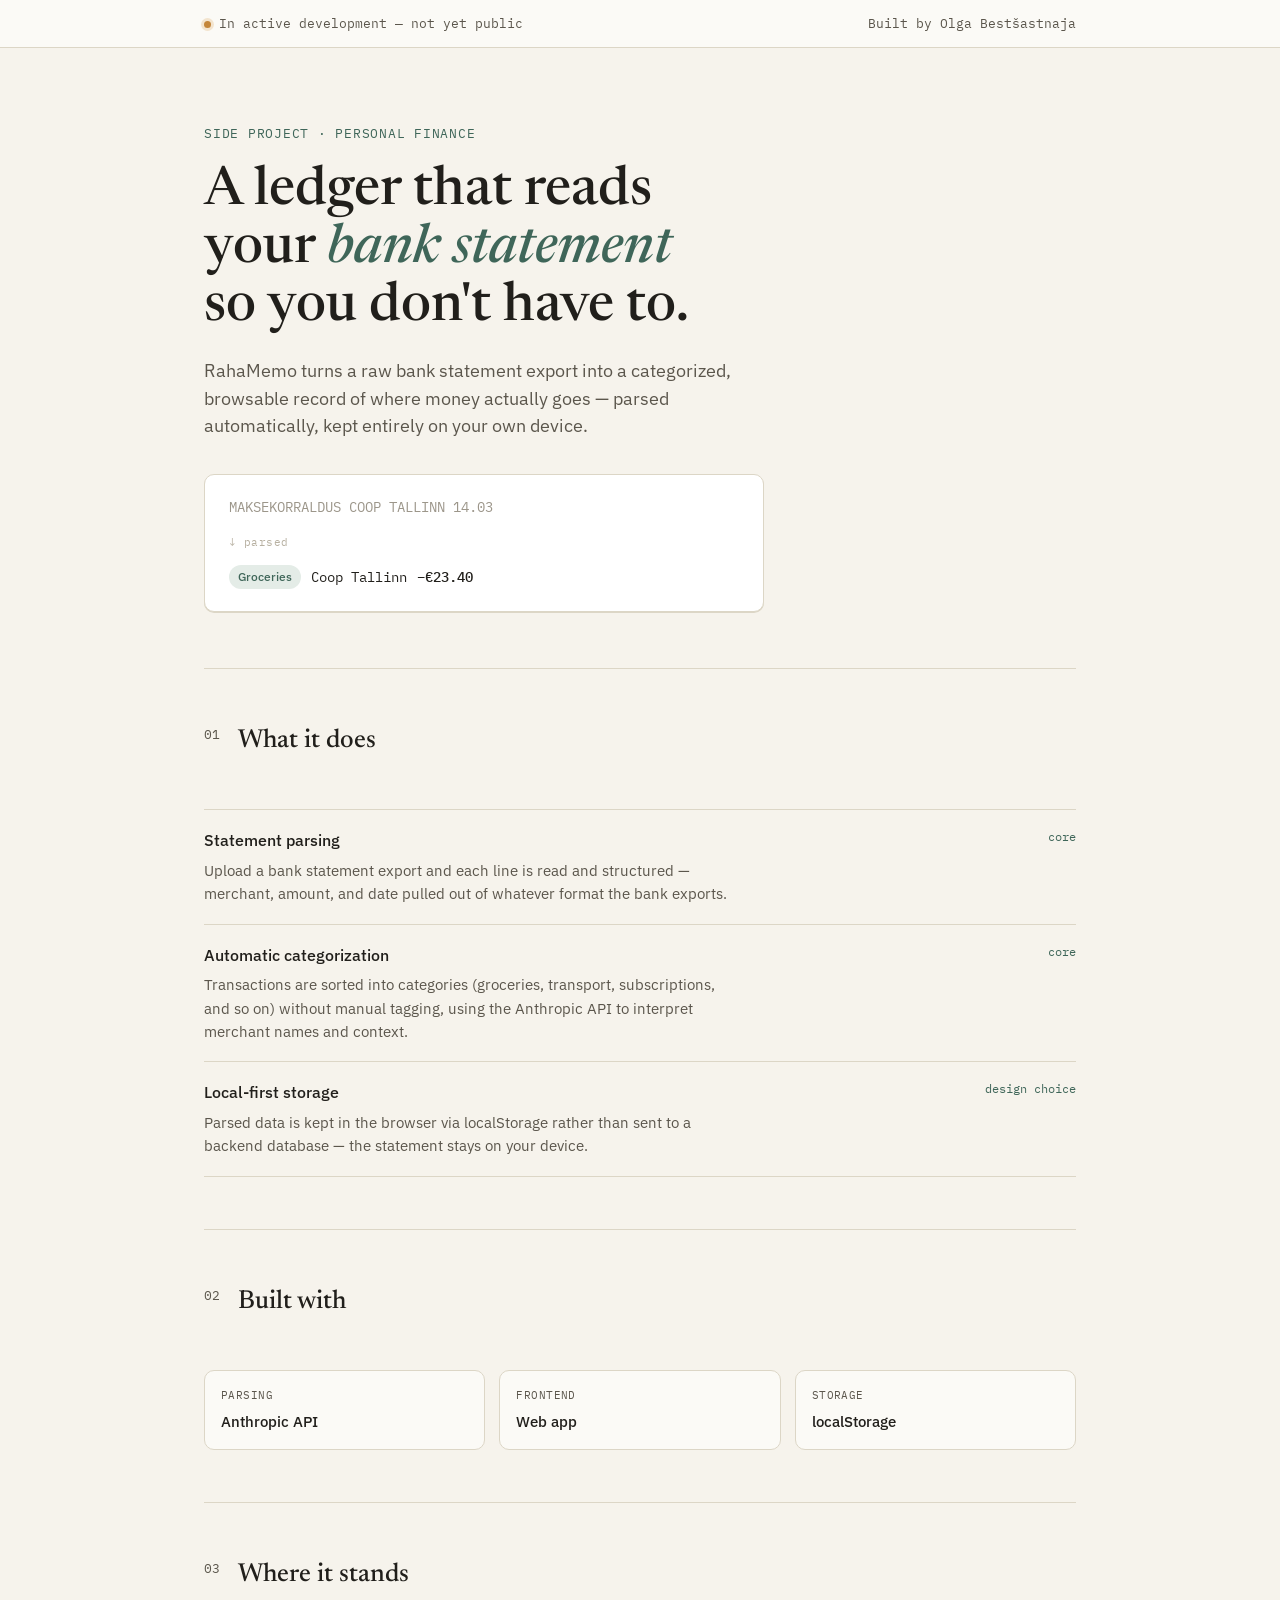
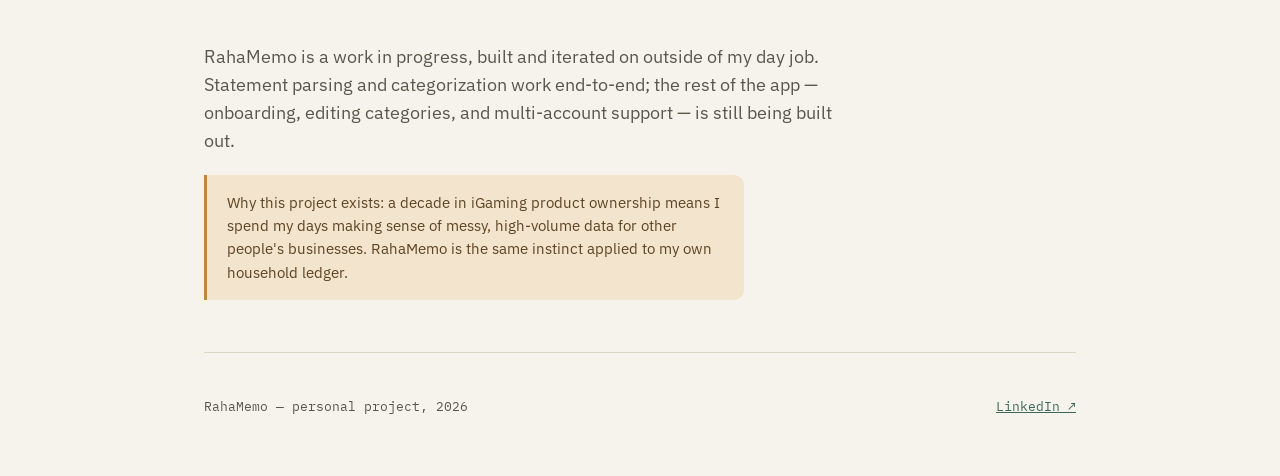
==== index.html @ 3d757d91 "Rename rahamemo.html to index.html" ====
<!DOCTYPE html>
<html lang="en">
<head>
<meta charset="UTF-8">
<meta name="viewport" content="width=device-width, initial-scale=1.0">
<title>RahaMemo — a personal finance ledger that reads your bank statements</title>
<link rel="preconnect" href="https://fonts.googleapis.com">
<link href="https://fonts.googleapis.com/css2?family=Newsreader:ital,opsz,wght@0,6..72,400;0,6..72,500;0,6..72,600;1,6..72,400&family=IBM+Plex+Sans:wght@400;500;600&family=IBM+Plex+Mono:wght@400;500&display=swap" rel="stylesheet">
<style>
  :root{
    --paper:#F6F3EC;
    --paper-line:#DCD6C6;
    --ink:#211F1B;
    --ink-soft:#5B564C;
    --teal:#3F6659;
    --teal-soft:#E4ECE7;
    --amber:#C4863A;
    --amber-soft:#F3E4CE;
    --radius:10px;
  }
  *{box-sizing:border-box;}
  html,body{margin:0;padding:0;}
  body{
    background:var(--paper);
    color:var(--ink);
    font-family:'IBM Plex Sans', sans-serif;
    line-height:1.55;
    -webkit-font-smoothing:antialiased;
  }
  ::selection{background:var(--amber-soft);}

  .wrap{max-width:920px;margin:0 auto;padding:0 24px;}

  /* ---- top status strip ---- */
  .status-strip{
    border-bottom:1px solid var(--paper-line);
    background:#FBFAF6;
  }
  .status-strip .wrap{
    display:flex;align-items:center;justify-content:space-between;
    padding-top:14px;padding-bottom:14px;
    font-family:'IBM Plex Mono', monospace;
    font-size:12.5px;
    color:var(--ink-soft);
  }
  .status-dot{
    display:inline-block;width:7px;height:7px;border-radius:50%;
    background:var(--amber);margin-right:8px;
    box-shadow:0 0 0 3px var(--amber-soft);
  }

  /* ---- hero ---- */
  header.hero{padding:76px 0 56px;}
  .eyebrow{
    font-family:'IBM Plex Mono', monospace;
    font-size:12.5px;letter-spacing:.06em;text-transform:uppercase;
    color:var(--teal);margin:0 0 18px;
  }
  h1{
    font-family:'Newsreader', serif;
    font-weight:500;
    font-size:clamp(34px, 5vw, 54px);
    line-height:1.08;
    margin:0 0 20px;
    max-width:16ch;
  }
  h1 em{font-style:italic;color:var(--teal);}
  .lede{
    font-size:18px;
    color:var(--ink-soft);
    max-width:52ch;
    margin:0 0 34px;
  }

  /* ---- signature: live receipt-parse animation ---- */
  .parse-demo{
    border:1px solid var(--paper-line);
    background:#FFFFFF;
    border-radius:var(--radius);
    padding:22px 24px;
    max-width:560px;
    font-family:'IBM Plex Mono', monospace;
    font-size:13.5px;
    box-shadow:0 1px 0 var(--paper-line);
  }
  .parse-demo .raw-line{
    color:#9C968A;
    white-space:pre;
    overflow:hidden;
    border-right:2px solid transparent;
  }
  .parse-row{
    display:flex;align-items:center;gap:10px;
    margin-top:14px;opacity:0;
    animation:reveal .5s ease forwards;
    animation-delay:2.6s;
  }
  .parse-row .amount{font-weight:500;color:var(--ink);}
  .tag{
    font-family:'IBM Plex Sans', sans-serif;
    font-size:11.5px;font-weight:500;
    padding:3px 9px;border-radius:999px;
    background:var(--teal-soft);color:var(--teal);
  }
  .parse-arrow{
    font-size:11px;color:#B7B0A1;letter-spacing:.04em;
    opacity:0;animation:reveal .4s ease forwards;animation-delay:2.3s;
    margin-top:10px;
  }
  @keyframes reveal{to{opacity:1;}}
  @media (prefers-reduced-motion: reduce){
    .parse-row, .parse-arrow{opacity:1;animation:none;}
    .typewriter{width:auto !important;animation:none !important;border-right:none !important;}
  }
  .typewriter{
    display:inline-block;
    width:0;
    animation:type 2s steps(34, end) forwards;
    border-right-color:#9C968A;
    animation-fill-mode:forwards;
  }
  @keyframes type{
    from{width:0;}
    to{width:34ch;}
  }

  /* ---- section framing ---- */
  section{padding:52px 0;border-top:1px solid var(--paper-line);}
  h2{
    font-family:'Newsreader', serif;
    font-weight:500;
    font-size:26px;
    margin:0 0 22px;
  }
  .lead-line{
    display:flex;gap:18px;margin-bottom:26px;
  }
  .lead-line .num{
    font-family:'IBM Plex Mono', monospace;
    font-size:12.5px;color:var(--ink-soft);
    padding-top:4px;
  }

  /* ---- what it does: ledger rows ---- */
  .ledger{border-top:1px solid var(--paper-line);}
  .ledger-row{
    display:grid;
    grid-template-columns:1fr auto;
    gap:6px 24px;
    padding:18px 0;
    border-bottom:1px solid var(--paper-line);
  }
  .ledger-row .what{font-weight:500;}
  .ledger-row .desc{
    grid-column:1 / -1;
    color:var(--ink-soft);
    font-size:15px;
    max-width:60ch;
  }
  .ledger-row .marker{
    font-family:'IBM Plex Mono', monospace;
    font-size:12px;color:var(--teal);
    align-self:start;
  }

  /* ---- stack ---- */
  .stack-grid{
    display:grid;grid-template-columns:repeat(3, 1fr);gap:14px;
  }
  @media (max-width:640px){.stack-grid{grid-template-columns:1fr 1fr;}}
  .stack-card{
    border:1px solid var(--paper-line);
    background:#FBFAF6;
    border-radius:var(--radius);
    padding:16px 16px;
  }
  .stack-card .label{
    font-family:'IBM Plex Mono', monospace;
    font-size:11px;color:var(--ink-soft);
    text-transform:uppercase;letter-spacing:.04em;
    margin-bottom:6px;
  }
  .stack-card .val{font-weight:500;font-size:15px;}

  /* ---- privacy note ---- */
  .note{
    border-left:3px solid var(--amber);
    background:var(--amber-soft);
    padding:16px 20px;
    border-radius:0 var(--radius) var(--radius) 0;
    font-size:15px;
    color:#5C4322;
    max-width:60ch;
  }

  /* ---- footer ---- */
  footer{
    padding:44px 0 60px;
    border-top:1px solid var(--paper-line);
    font-family:'IBM Plex Mono', monospace;
    font-size:12.5px;
    color:var(--ink-soft);
    display:flex;justify-content:space-between;flex-wrap:wrap;gap:10px;
  }
  a{color:var(--teal);}
</style>
</head>
<body>

  <div class="status-strip">
    <div class="wrap">
      <span><span class="status-dot"></span>In active development — not yet public</span>
      <span>Built by Olga Bestšastnaja</span>
    </div>
  </div>

  <div class="wrap">
    <header class="hero">
      <p class="eyebrow">Side project · Personal finance</p>
      <h1>A ledger that reads your <em>bank statement</em> so you don't have to.</h1>
      <p class="lede">
        RahaMemo turns a raw bank statement export into a categorized, browsable
        record of where money actually goes — parsed automatically, kept entirely
        on your own device.
      </p>

      <div class="parse-demo">
        <div class="raw-line typewriter">MAKSEKORRALDUS COOP TALLINN 14.03 -23,40</div>
        <div class="parse-arrow">↓ parsed</div>
        <div class="parse-row">
          <span class="tag">Groceries</span>
          <span>Coop Tallinn</span>
          <span class="amount">−€23.40</span>
        </div>
      </div>
    </header>

    <section>
      <div class="lead-line">
        <span class="num">01</span>
        <h2>What it does</h2>
      </div>
      <div class="ledger">
        <div class="ledger-row">
          <span class="what">Statement parsing</span>
          <span class="marker">core</span>
          <span class="desc">Upload a bank statement export and each line is read and structured — merchant, amount, and date pulled out of whatever format the bank exports.</span>
        </div>
        <div class="ledger-row">
          <span class="what">Automatic categorization</span>
          <span class="marker">core</span>
          <span class="desc">Transactions are sorted into categories (groceries, transport, subscriptions, and so on) without manual tagging, using the Anthropic API to interpret merchant names and context.</span>
        </div>
        <div class="ledger-row">
          <span class="what">Local-first storage</span>
          <span class="marker">design choice</span>
          <span class="desc">Parsed data is kept in the browser via localStorage rather than sent to a backend database — the statement stays on your device.</span>
        </div>
      </div>
    </section>

    <section>
      <div class="lead-line">
        <span class="num">02</span>
        <h2>Built with</h2>
      </div>
      <div class="stack-grid">
        <div class="stack-card"><div class="label">Parsing</div><div class="val">Anthropic API</div></div>
        <div class="stack-card"><div class="label">Frontend</div><div class="val">Web app</div></div>
        <div class="stack-card"><div class="label">Storage</div><div class="val">localStorage</div></div>
      </div>
    </section>

    <section>
      <div class="lead-line">
        <span class="num">03</span>
        <h2>Where it stands</h2>
      </div>
      <p class="lede" style="max-width:60ch;margin-bottom:20px;">
        RahaMemo is a work in progress, built and iterated on outside of my day job.
        Statement parsing and categorization work end-to-end; the rest of the app —
        onboarding, editing categories, and multi-account support — is still being built out.
      </p>
      <div class="note">
        Why this project exists: a decade in iGaming product ownership means I spend my
        days making sense of messy, high-volume data for other people's businesses.
        RahaMemo is the same instinct applied to my own household ledger.
      </div>
    </section>

    <footer>
      <span>RahaMemo — personal project, 2026</span>
      <span><a href="https://www.linkedin.com/in/olgabest%C5%A1astnaja">LinkedIn ↗</a></span>
    </footer>
  </div>

</body>
</html>
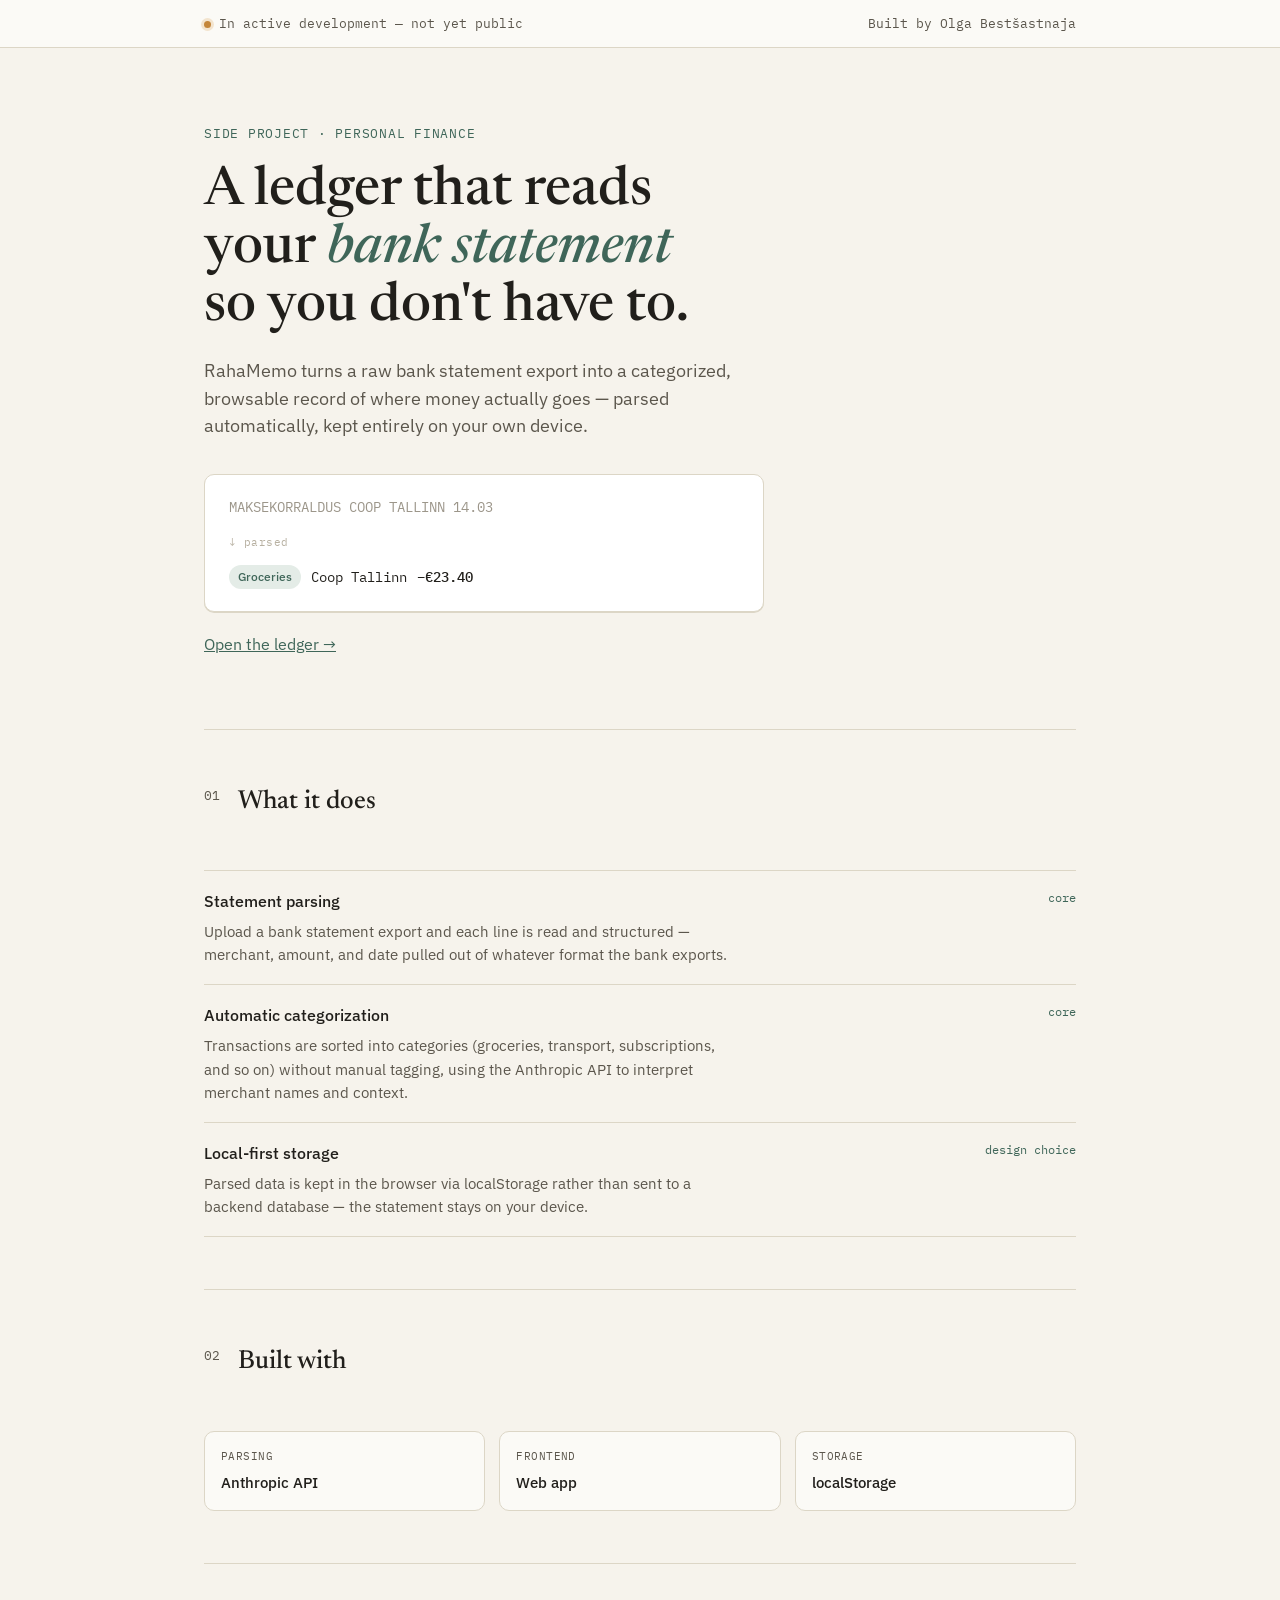
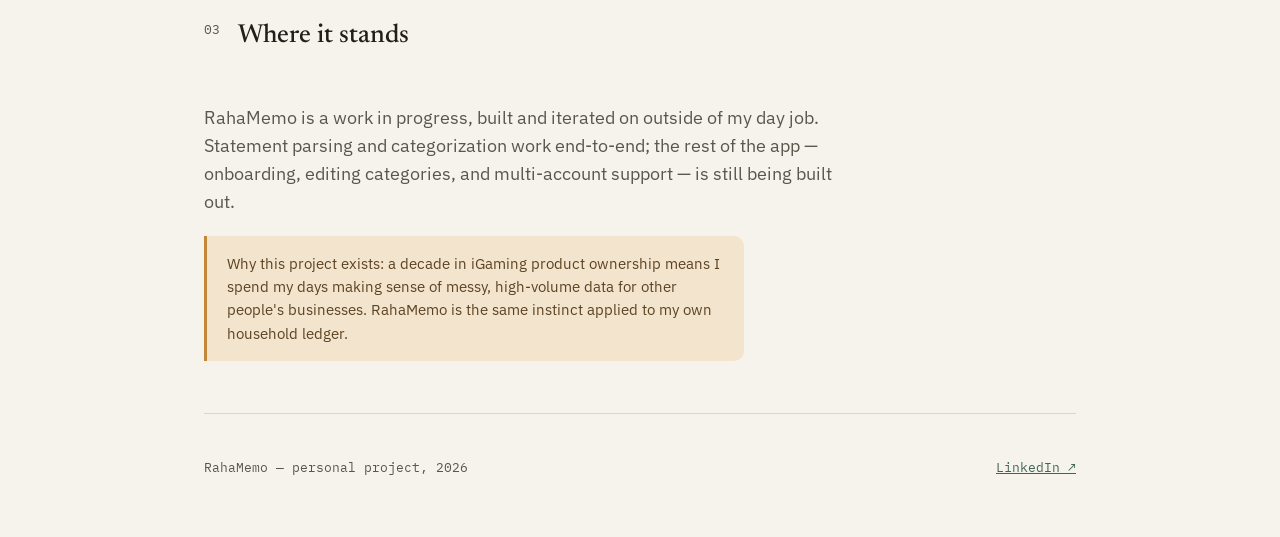
==== commit e9b2cc9b: "Add the RahaMemo ledger app - app.html: paste/upload a bank statement, parse + categorize via the   " ====
--- a/index.html
+++ b/index.html
@@ -233,6 +233,8 @@
           <span class="amount">−€23.40</span>
         </div>
       </div>
+
+      <p style="margin-top:20px;"><a href="app.html">Open the ledger →</a></p>
     </header>
 
     <section>
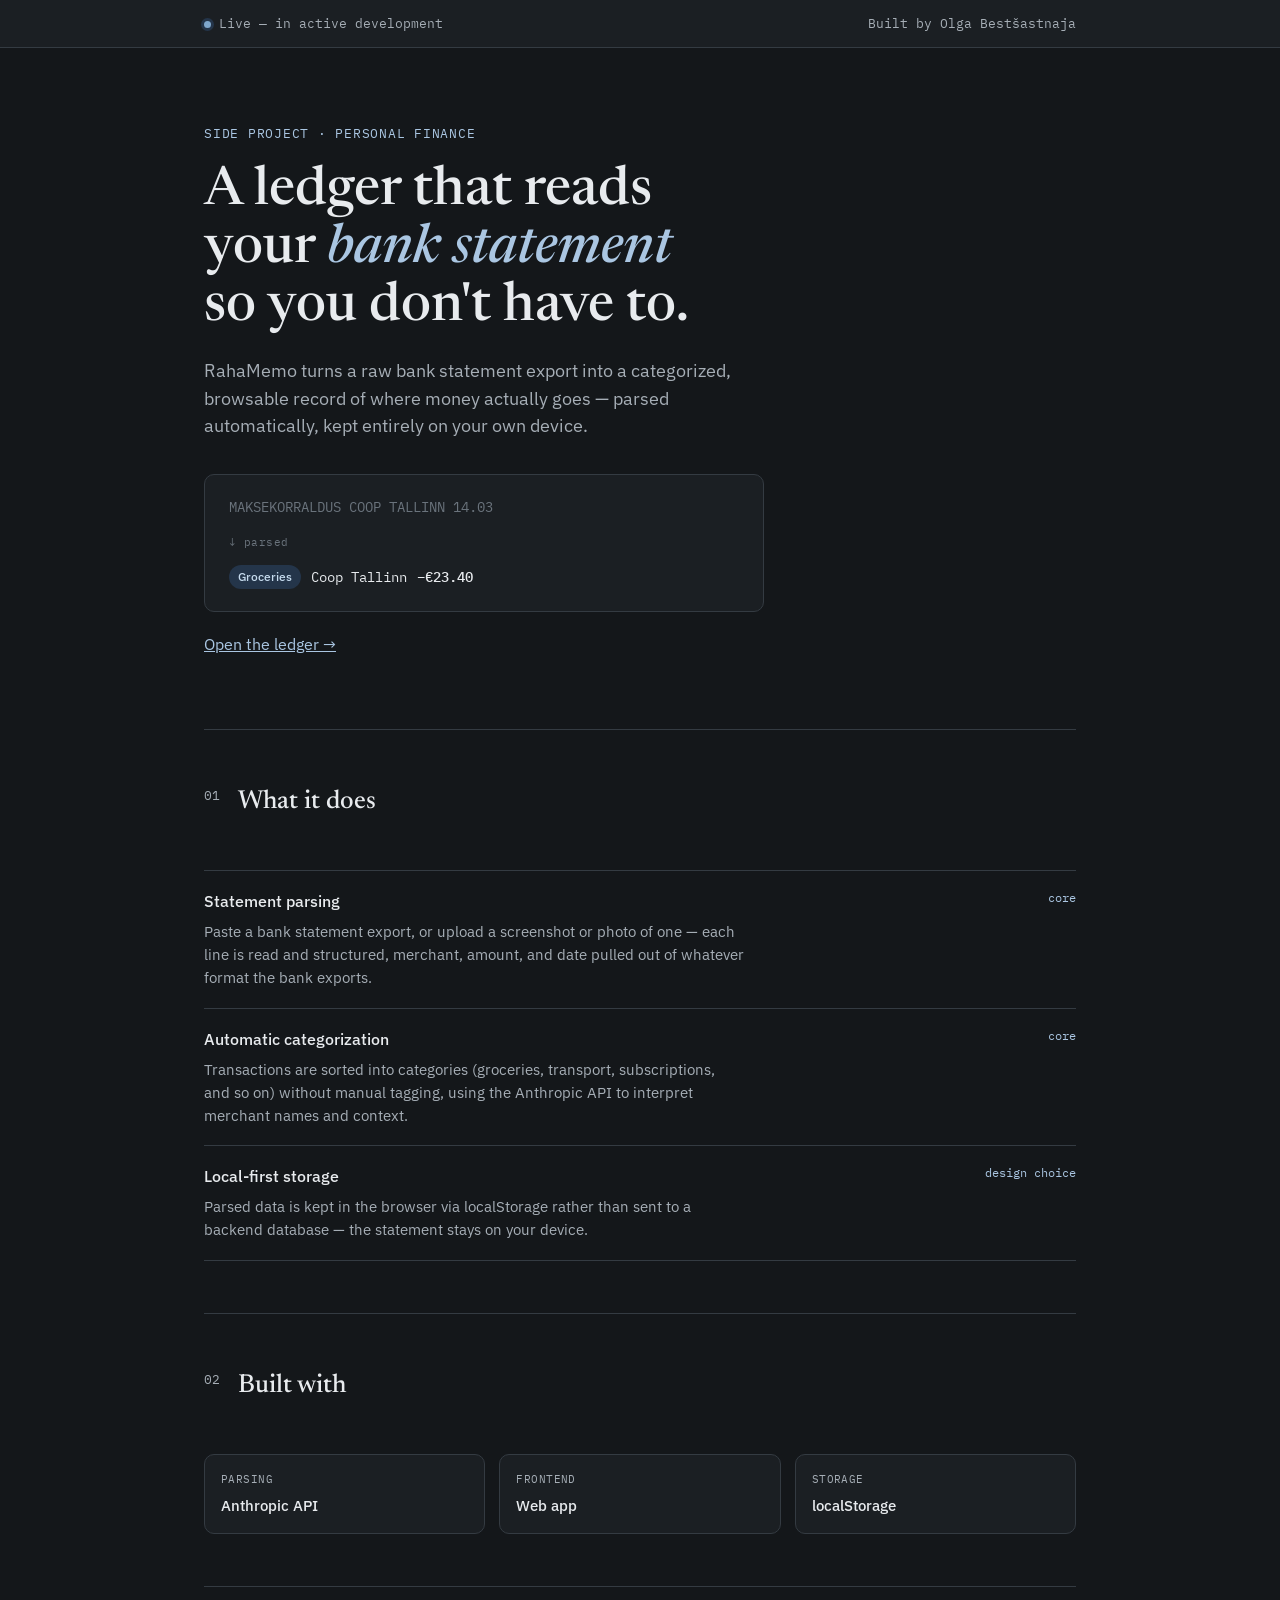
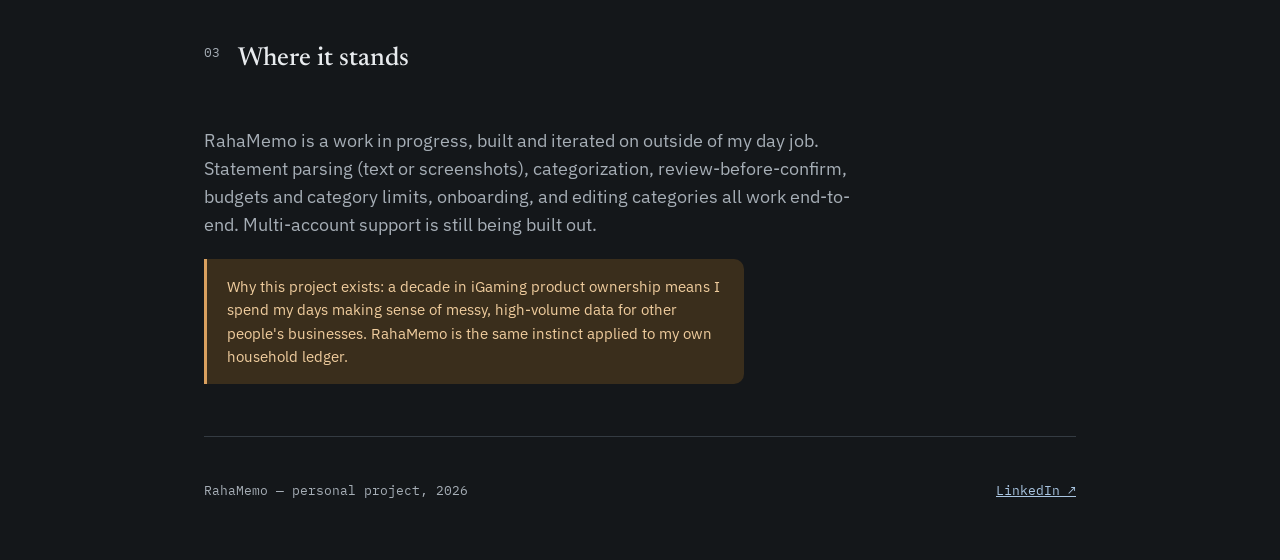
==== commit 4e269f38: "Restyle landing page to match the app's dark theme index.html still had the original light paper/tea" ====
--- a/index.html
+++ b/index.html
@@ -8,45 +8,50 @@
 <link href="https://fonts.googleapis.com/css2?family=Newsreader:ital,opsz,wght@0,6..72,400;0,6..72,500;0,6..72,600;1,6..72,400&family=IBM+Plex+Sans:wght@400;500;600&family=IBM+Plex+Mono:wght@400;500&display=swap" rel="stylesheet">
 <style>
   :root{
-    --paper:#F6F3EC;
-    --paper-line:#DCD6C6;
-    --ink:#211F1B;
-    --ink-soft:#5B564C;
-    --teal:#3F6659;
-    --teal-soft:#E4ECE7;
-    --amber:#C4863A;
-    --amber-soft:#F3E4CE;
+    --bg:#14171a;
+    --surface:#1b1f23;
+    --surface-2:#20252a;
+    --text:#e8ebee;
+    --text-soft:#a6aeb6;
+    --text-softer:#6a737c;
+    --divider:#343b42;
+    --accent:#7ea7cd;
+    --accent-200:#24354a;
+    --accent-700:#aac6e2;
+    --accent-800:#c6dbee;
+    --warn:#d9a05f;
+    --warn-soft:#3a2e1c;
     --radius:10px;
   }
   *{box-sizing:border-box;}
   html,body{margin:0;padding:0;}
   body{
-    background:var(--paper);
-    color:var(--ink);
+    background:var(--bg);
+    color:var(--text);
     font-family:'IBM Plex Sans', sans-serif;
     line-height:1.55;
     -webkit-font-smoothing:antialiased;
   }
-  ::selection{background:var(--amber-soft);}
+  ::selection{background:var(--accent-200);}
 
   .wrap{max-width:920px;margin:0 auto;padding:0 24px;}
 
   /* ---- top status strip ---- */
   .status-strip{
-    border-bottom:1px solid var(--paper-line);
-    background:#FBFAF6;
+    border-bottom:1px solid var(--divider);
+    background:var(--surface);
   }
   .status-strip .wrap{
     display:flex;align-items:center;justify-content:space-between;
     padding-top:14px;padding-bottom:14px;
     font-family:'IBM Plex Mono', monospace;
     font-size:12.5px;
-    color:var(--ink-soft);
+    color:var(--text-soft);
   }
   .status-dot{
     display:inline-block;width:7px;height:7px;border-radius:50%;
-    background:var(--amber);margin-right:8px;
-    box-shadow:0 0 0 3px var(--amber-soft);
+    background:var(--accent);margin-right:8px;
+    box-shadow:0 0 0 3px var(--accent-200);
   }
 
   /* ---- hero ---- */
@@ -54,7 +59,7 @@
   .eyebrow{
     font-family:'IBM Plex Mono', monospace;
     font-size:12.5px;letter-spacing:.06em;text-transform:uppercase;
-    color:var(--teal);margin:0 0 18px;
+    color:var(--accent-700);margin:0 0 18px;
   }
   h1{
     font-family:'Newsreader', serif;
@@ -64,27 +69,26 @@
     margin:0 0 20px;
     max-width:16ch;
   }
-  h1 em{font-style:italic;color:var(--teal);}
+  h1 em{font-style:italic;color:var(--accent-700);}
   .lede{
     font-size:18px;
-    color:var(--ink-soft);
+    color:var(--text-soft);
     max-width:52ch;
     margin:0 0 34px;
   }
 
   /* ---- signature: live receipt-parse animation ---- */
   .parse-demo{
-    border:1px solid var(--paper-line);
-    background:#FFFFFF;
+    border:1px solid var(--divider);
+    background:var(--surface);
     border-radius:var(--radius);
     padding:22px 24px;
     max-width:560px;
     font-family:'IBM Plex Mono', monospace;
     font-size:13.5px;
-    box-shadow:0 1px 0 var(--paper-line);
   }
   .parse-demo .raw-line{
-    color:#9C968A;
+    color:var(--text-softer);
     white-space:pre;
     overflow:hidden;
     border-right:2px solid transparent;
@@ -95,15 +99,15 @@
     animation:reveal .5s ease forwards;
     animation-delay:2.6s;
   }
-  .parse-row .amount{font-weight:500;color:var(--ink);}
+  .parse-row .amount{font-weight:500;color:var(--text);}
   .tag{
     font-family:'IBM Plex Sans', sans-serif;
     font-size:11.5px;font-weight:500;
     padding:3px 9px;border-radius:999px;
-    background:var(--teal-soft);color:var(--teal);
+    background:var(--accent-200);color:var(--accent-800);
   }
   .parse-arrow{
-    font-size:11px;color:#B7B0A1;letter-spacing:.04em;
+    font-size:11px;color:var(--text-softer);letter-spacing:.04em;
     opacity:0;animation:reveal .4s ease forwards;animation-delay:2.3s;
     margin-top:10px;
   }
@@ -116,7 +120,7 @@
     display:inline-block;
     width:0;
     animation:type 2s steps(34, end) forwards;
-    border-right-color:#9C968A;
+    border-right-color:var(--text-softer);
     animation-fill-mode:forwards;
   }
   @keyframes type{
@@ -125,7 +129,7 @@
   }
 
   /* ---- section framing ---- */
-  section{padding:52px 0;border-top:1px solid var(--paper-line);}
+  section{padding:52px 0;border-top:1px solid var(--divider);}
   h2{
     font-family:'Newsreader', serif;
     font-weight:500;
@@ -137,29 +141,29 @@
   }
   .lead-line .num{
     font-family:'IBM Plex Mono', monospace;
-    font-size:12.5px;color:var(--ink-soft);
+    font-size:12.5px;color:var(--text-soft);
     padding-top:4px;
   }
 
   /* ---- what it does: ledger rows ---- */
-  .ledger{border-top:1px solid var(--paper-line);}
+  .ledger{border-top:1px solid var(--divider);}
   .ledger-row{
     display:grid;
     grid-template-columns:1fr auto;
     gap:6px 24px;
     padding:18px 0;
-    border-bottom:1px solid var(--paper-line);
+    border-bottom:1px solid var(--divider);
   }
   .ledger-row .what{font-weight:500;}
   .ledger-row .desc{
     grid-column:1 / -1;
-    color:var(--ink-soft);
+    color:var(--text-soft);
     font-size:15px;
     max-width:60ch;
   }
   .ledger-row .marker{
     font-family:'IBM Plex Mono', monospace;
-    font-size:12px;color:var(--teal);
+    font-size:12px;color:var(--accent-700);
     align-self:start;
   }
 
@@ -169,14 +173,14 @@
   }
   @media (max-width:640px){.stack-grid{grid-template-columns:1fr 1fr;}}
   .stack-card{
-    border:1px solid var(--paper-line);
-    background:#FBFAF6;
+    border:1px solid var(--divider);
+    background:var(--surface);
     border-radius:var(--radius);
     padding:16px 16px;
   }
   .stack-card .label{
     font-family:'IBM Plex Mono', monospace;
-    font-size:11px;color:var(--ink-soft);
+    font-size:11px;color:var(--text-soft);
     text-transform:uppercase;letter-spacing:.04em;
     margin-bottom:6px;
   }
@@ -184,32 +188,33 @@
 
   /* ---- privacy note ---- */
   .note{
-    border-left:3px solid var(--amber);
-    background:var(--amber-soft);
+    border-left:3px solid var(--warn);
+    background:var(--warn-soft);
     padding:16px 20px;
     border-radius:0 var(--radius) var(--radius) 0;
     font-size:15px;
-    color:#5C4322;
+    color:#f0cd9e;
     max-width:60ch;
   }
 
   /* ---- footer ---- */
   footer{
     padding:44px 0 60px;
-    border-top:1px solid var(--paper-line);
+    border-top:1px solid var(--divider);
     font-family:'IBM Plex Mono', monospace;
     font-size:12.5px;
-    color:var(--ink-soft);
+    color:var(--text-soft);
     display:flex;justify-content:space-between;flex-wrap:wrap;gap:10px;
   }
-  a{color:var(--teal);}
+  a{color:var(--accent-700);}
+  a:hover{color:var(--accent-800);}
 </style>
 </head>
 <body>
 
   <div class="status-strip">
     <div class="wrap">
-      <span><span class="status-dot"></span>In active development — not yet public</span>
+      <span><span class="status-dot"></span>Live — in active development</span>
       <span>Built by Olga Bestšastnaja</span>
     </div>
   </div>
@@ -246,7 +251,7 @@
         <div class="ledger-row">
           <span class="what">Statement parsing</span>
           <span class="marker">core</span>
-          <span class="desc">Upload a bank statement export and each line is read and structured — merchant, amount, and date pulled out of whatever format the bank exports.</span>
+          <span class="desc">Paste a bank statement export, or upload a screenshot or photo of one — each line is read and structured, merchant, amount, and date pulled out of whatever format the bank exports.</span>
         </div>
         <div class="ledger-row">
           <span class="what">Automatic categorization</span>
@@ -280,8 +285,9 @@
       </div>
       <p class="lede" style="max-width:60ch;margin-bottom:20px;">
         RahaMemo is a work in progress, built and iterated on outside of my day job.
-        Statement parsing and categorization work end-to-end; the rest of the app —
-        onboarding, editing categories, and multi-account support — is still being built out.
+        Statement parsing (text or screenshots), categorization, review-before-confirm,
+        budgets and category limits, onboarding, and editing categories all work
+        end-to-end. Multi-account support is still being built out.
       </p>
       <div class="note">
         Why this project exists: a decade in iGaming product ownership means I spend my
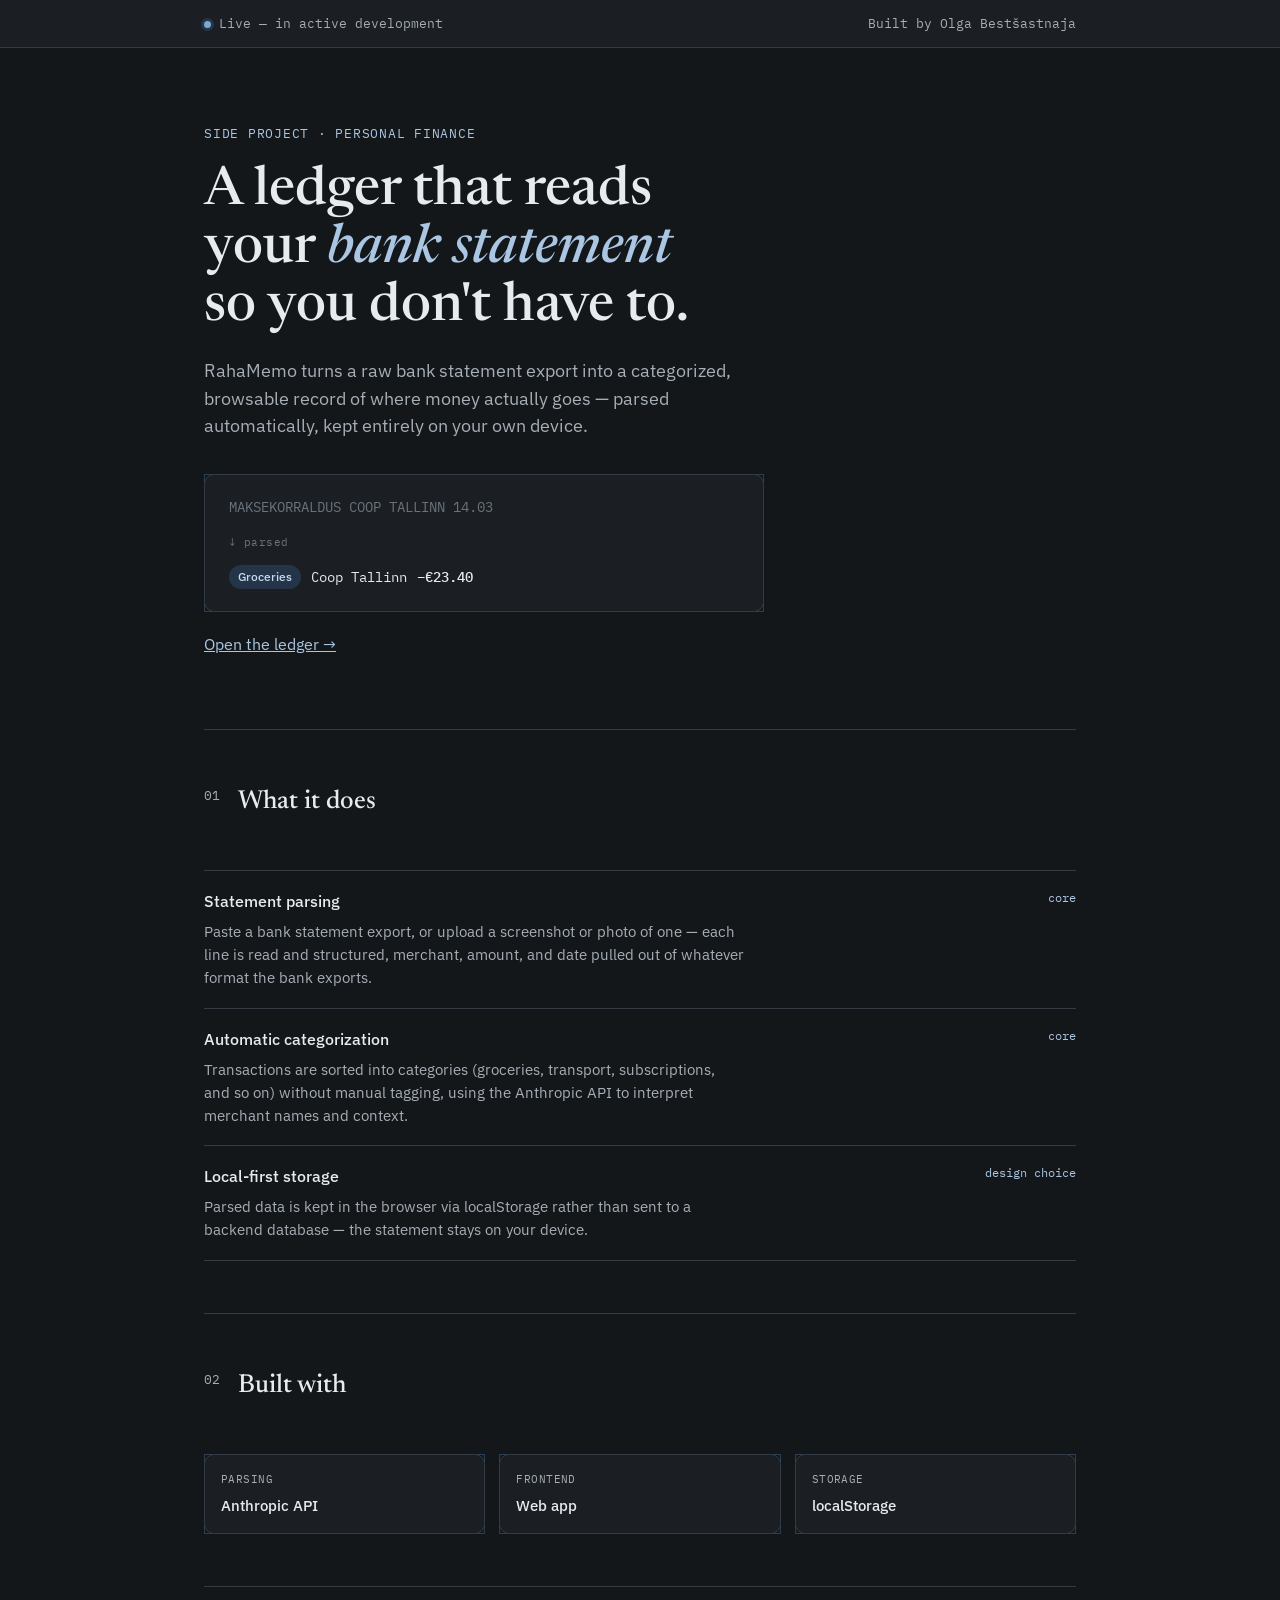
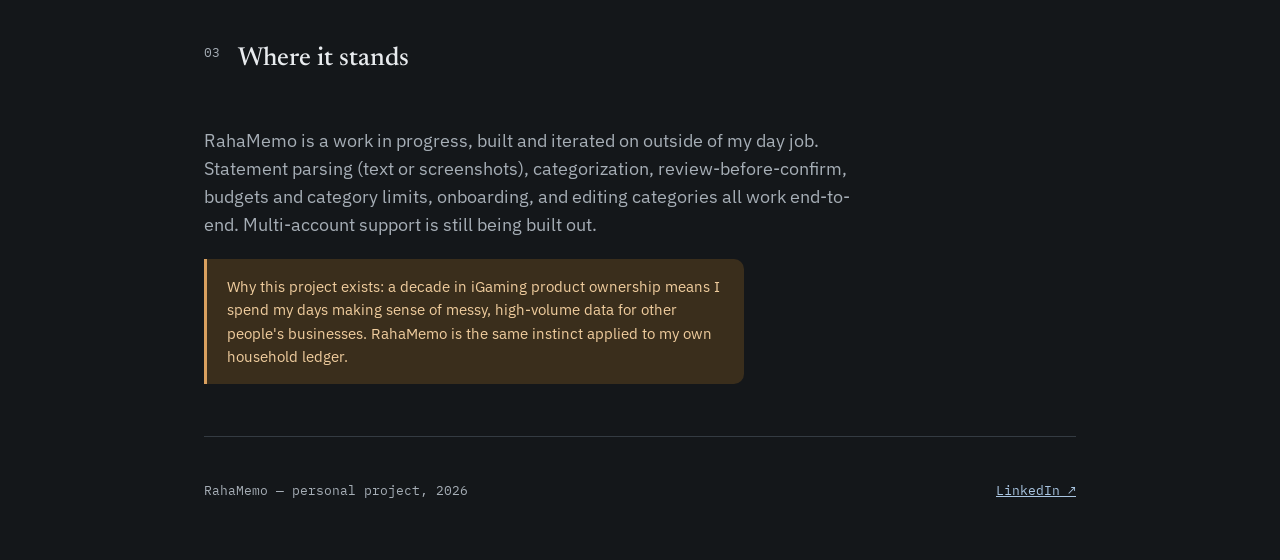
==== commit 37a9249e: "Add blueprint corner-bracket treatment to landing page cards Ports the mockup's signature detail (sm" ====
--- a/index.html
+++ b/index.html
@@ -17,6 +17,7 @@
     --divider:#343b42;
     --accent:#7ea7cd;
     --accent-200:#24354a;
+    --accent-300:#34506d;
     --accent-700:#aac6e2;
     --accent-800:#c6dbee;
     --warn:#d9a05f;
@@ -76,6 +77,14 @@
     max-width:52ch;
     margin:0 0 34px;
   }
+
+  /* ---- blueprint card treatment (from the design mockup) ---- */
+  .blueprint{position:relative;}
+  .blueprint .corner{position:absolute;width:8px;height:8px;border:1px solid var(--accent-300);opacity:.7;}
+  .corner.tl{top:-1px;left:-1px;border-right:none;border-bottom:none;}
+  .corner.tr{top:-1px;right:-1px;border-left:none;border-bottom:none;}
+  .corner.bl{bottom:-1px;left:-1px;border-right:none;border-top:none;}
+  .corner.br{bottom:-1px;right:-1px;border-left:none;border-top:none;}
 
   /* ---- signature: live receipt-parse animation ---- */
   .parse-demo{
@@ -229,7 +238,8 @@
         on your own device.
       </p>
 
-      <div class="parse-demo">
+      <div class="parse-demo blueprint">
+        <i class="corner tl"></i><i class="corner tr"></i><i class="corner bl"></i><i class="corner br"></i>
         <div class="raw-line typewriter">MAKSEKORRALDUS COOP TALLINN 14.03 -23,40</div>
         <div class="parse-arrow">↓ parsed</div>
         <div class="parse-row">
@@ -272,9 +282,9 @@
         <h2>Built with</h2>
       </div>
       <div class="stack-grid">
-        <div class="stack-card"><div class="label">Parsing</div><div class="val">Anthropic API</div></div>
-        <div class="stack-card"><div class="label">Frontend</div><div class="val">Web app</div></div>
-        <div class="stack-card"><div class="label">Storage</div><div class="val">localStorage</div></div>
+        <div class="stack-card blueprint"><i class="corner tl"></i><i class="corner tr"></i><i class="corner bl"></i><i class="corner br"></i><div class="label">Parsing</div><div class="val">Anthropic API</div></div>
+        <div class="stack-card blueprint"><i class="corner tl"></i><i class="corner tr"></i><i class="corner bl"></i><i class="corner br"></i><div class="label">Frontend</div><div class="val">Web app</div></div>
+        <div class="stack-card blueprint"><i class="corner tl"></i><i class="corner tr"></i><i class="corner bl"></i><i class="corner br"></i><div class="label">Storage</div><div class="val">localStorage</div></div>
       </div>
     </section>
 
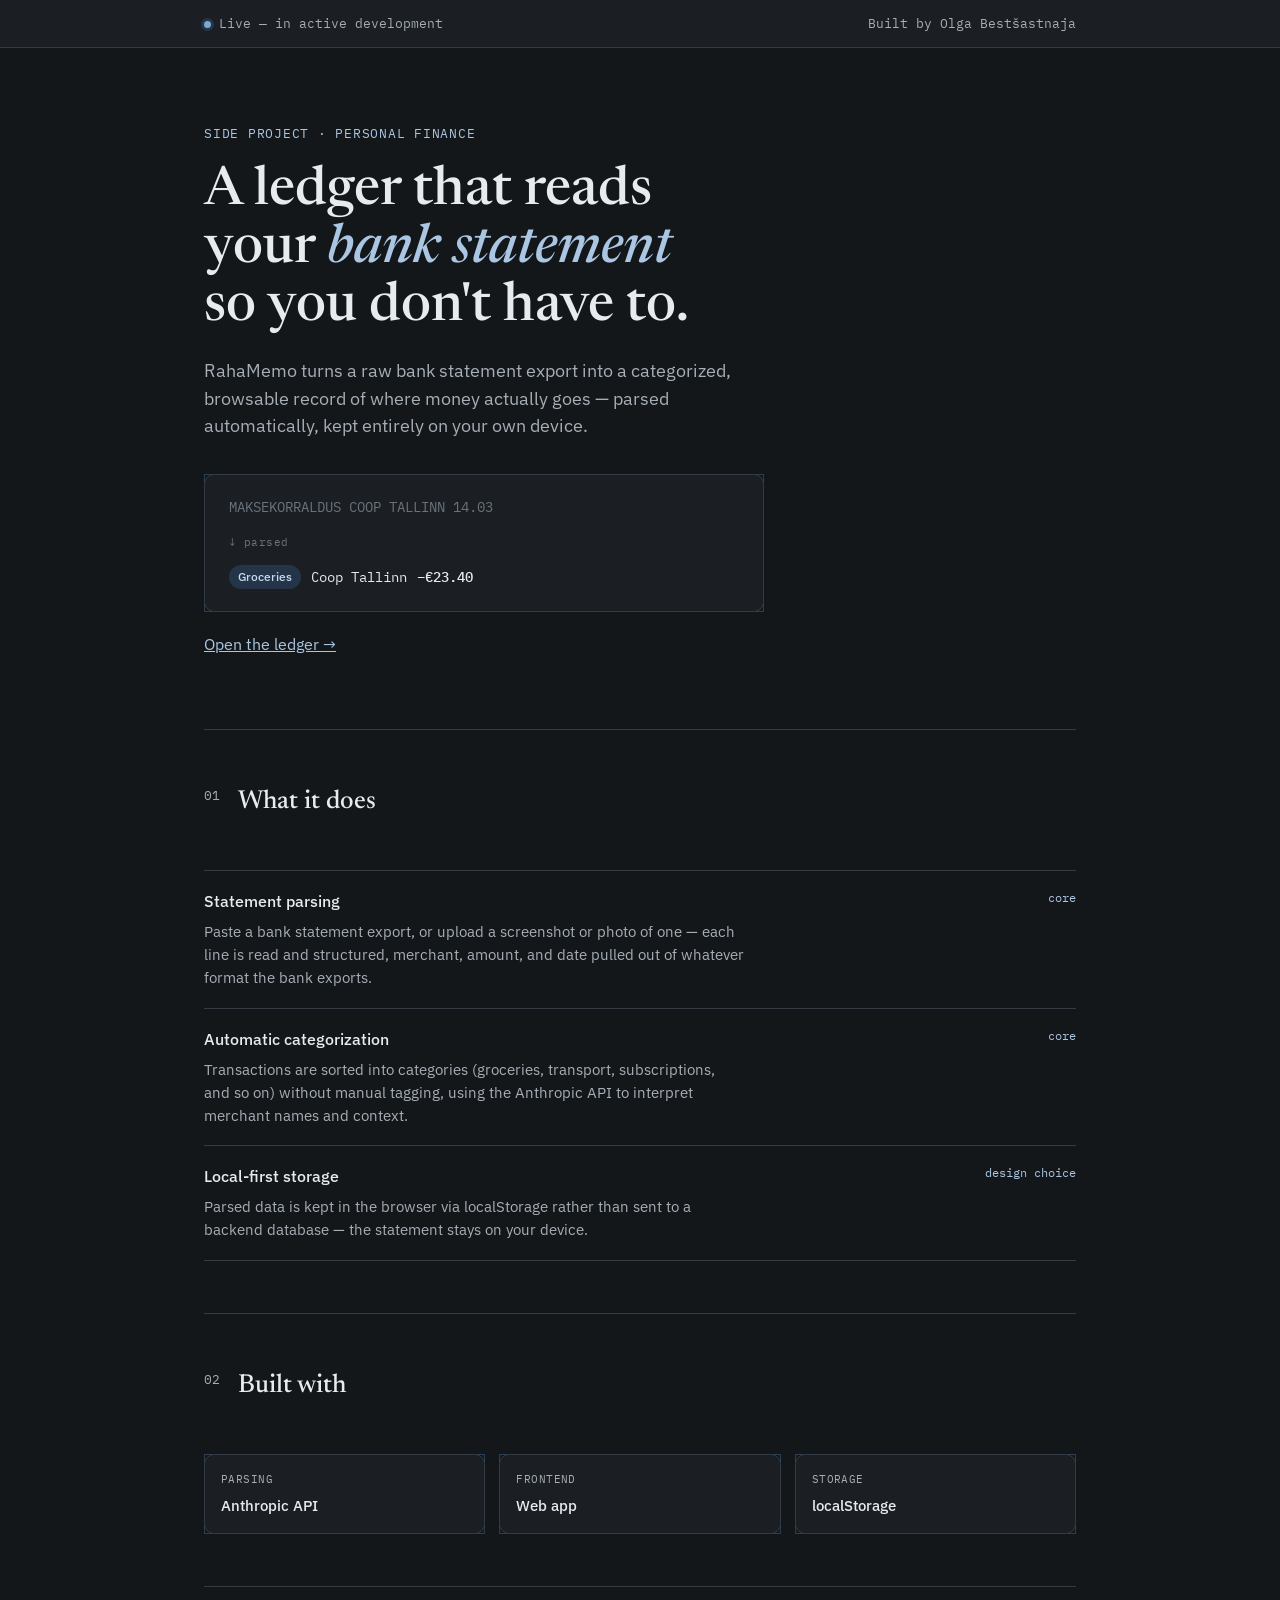
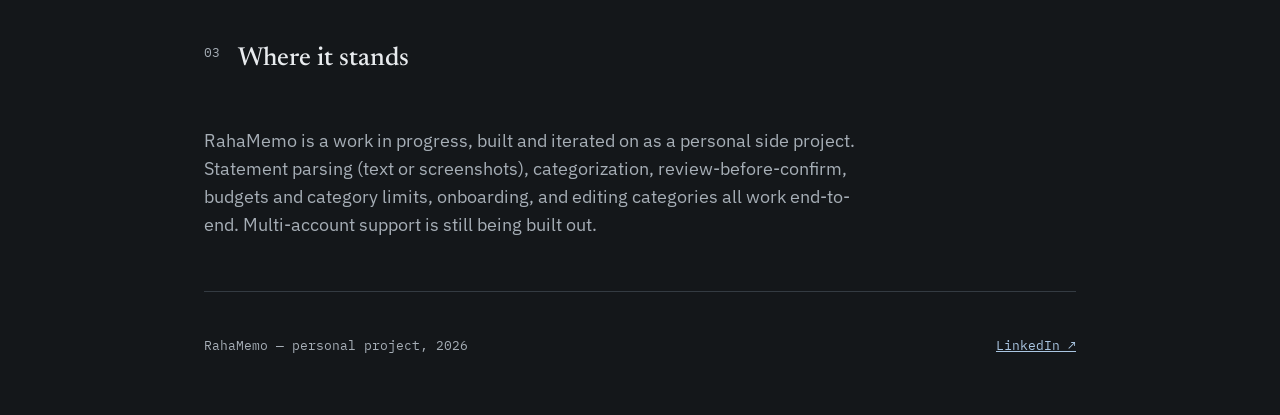
==== commit 80b0de7a: "Make landing page copy neutral about personal work history Drops the "outside of my day job" framing" ====
--- a/index.html
+++ b/index.html
@@ -293,17 +293,12 @@
         <span class="num">03</span>
         <h2>Where it stands</h2>
       </div>
-      <p class="lede" style="max-width:60ch;margin-bottom:20px;">
-        RahaMemo is a work in progress, built and iterated on outside of my day job.
+      <p class="lede" style="max-width:60ch;margin-bottom:0;">
+        RahaMemo is a work in progress, built and iterated on as a personal side project.
         Statement parsing (text or screenshots), categorization, review-before-confirm,
         budgets and category limits, onboarding, and editing categories all work
         end-to-end. Multi-account support is still being built out.
       </p>
-      <div class="note">
-        Why this project exists: a decade in iGaming product ownership means I spend my
-        days making sense of messy, high-volume data for other people's businesses.
-        RahaMemo is the same instinct applied to my own household ledger.
-      </div>
     </section>
 
     <footer>
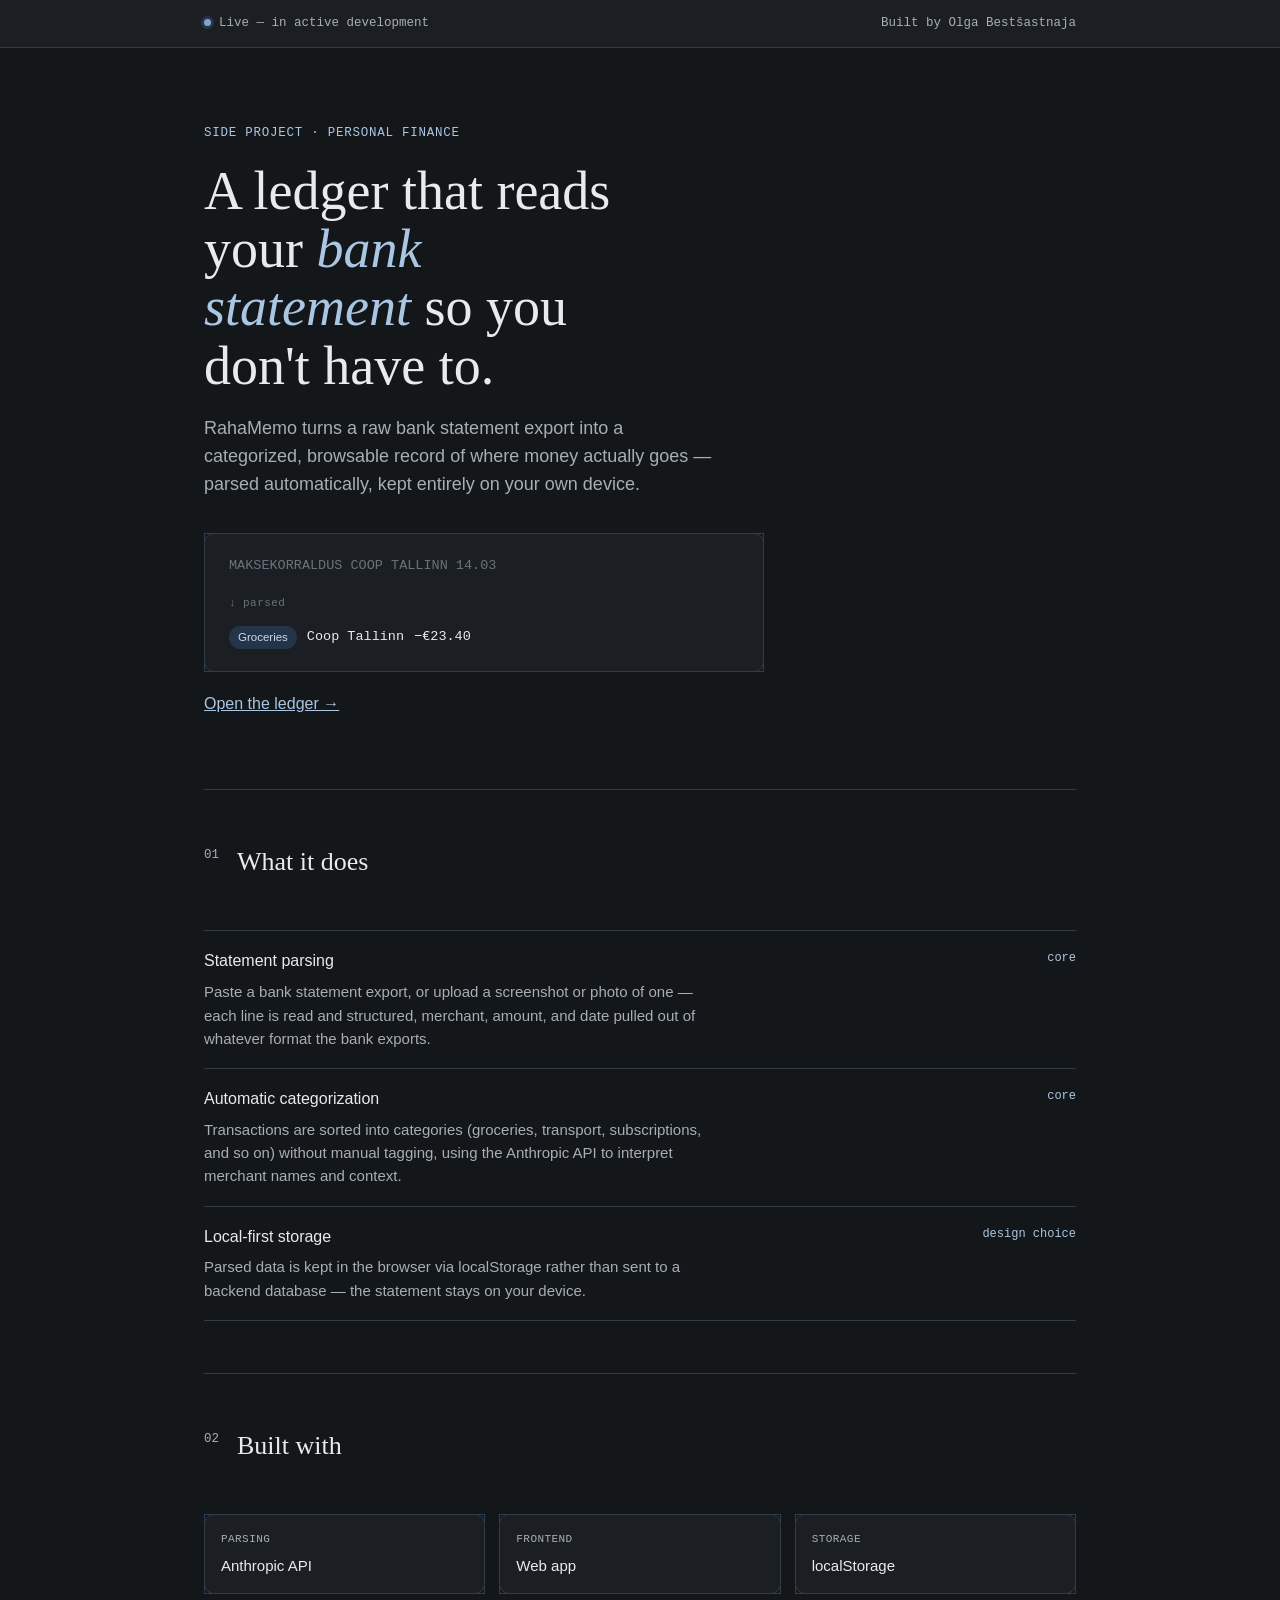
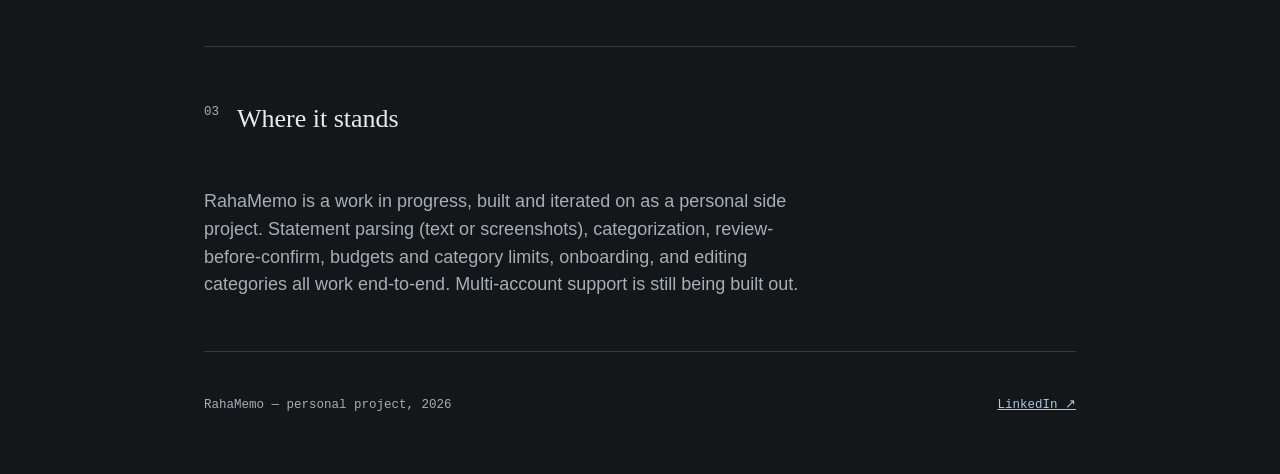
==== commit 0b52dffa: "Add CSP and restore data-wipe control (security hardening) Two fixes from a security review, priorit" ====
--- a/index.html
+++ b/index.html
@@ -3,6 +3,7 @@
 <head>
 <meta charset="UTF-8">
 <meta name="viewport" content="width=device-width, initial-scale=1.0">
+<meta http-equiv="Content-Security-Policy" content="default-src 'self'; script-src 'none'; style-src 'self' 'unsafe-inline' https://fonts.googleapis.com; font-src https://fonts.gstatic.com; img-src 'self'; connect-src 'none'; base-uri 'self'; form-action 'none'; object-src 'none';">
 <title>RahaMemo — a personal finance ledger that reads your bank statements</title>
 <link rel="preconnect" href="https://fonts.googleapis.com">
 <link href="https://fonts.googleapis.com/css2?family=Newsreader:ital,opsz,wght@0,6..72,400;0,6..72,500;0,6..72,600;1,6..72,400&family=IBM+Plex+Sans:wght@400;500;600&family=IBM+Plex+Mono:wght@400;500&display=swap" rel="stylesheet">
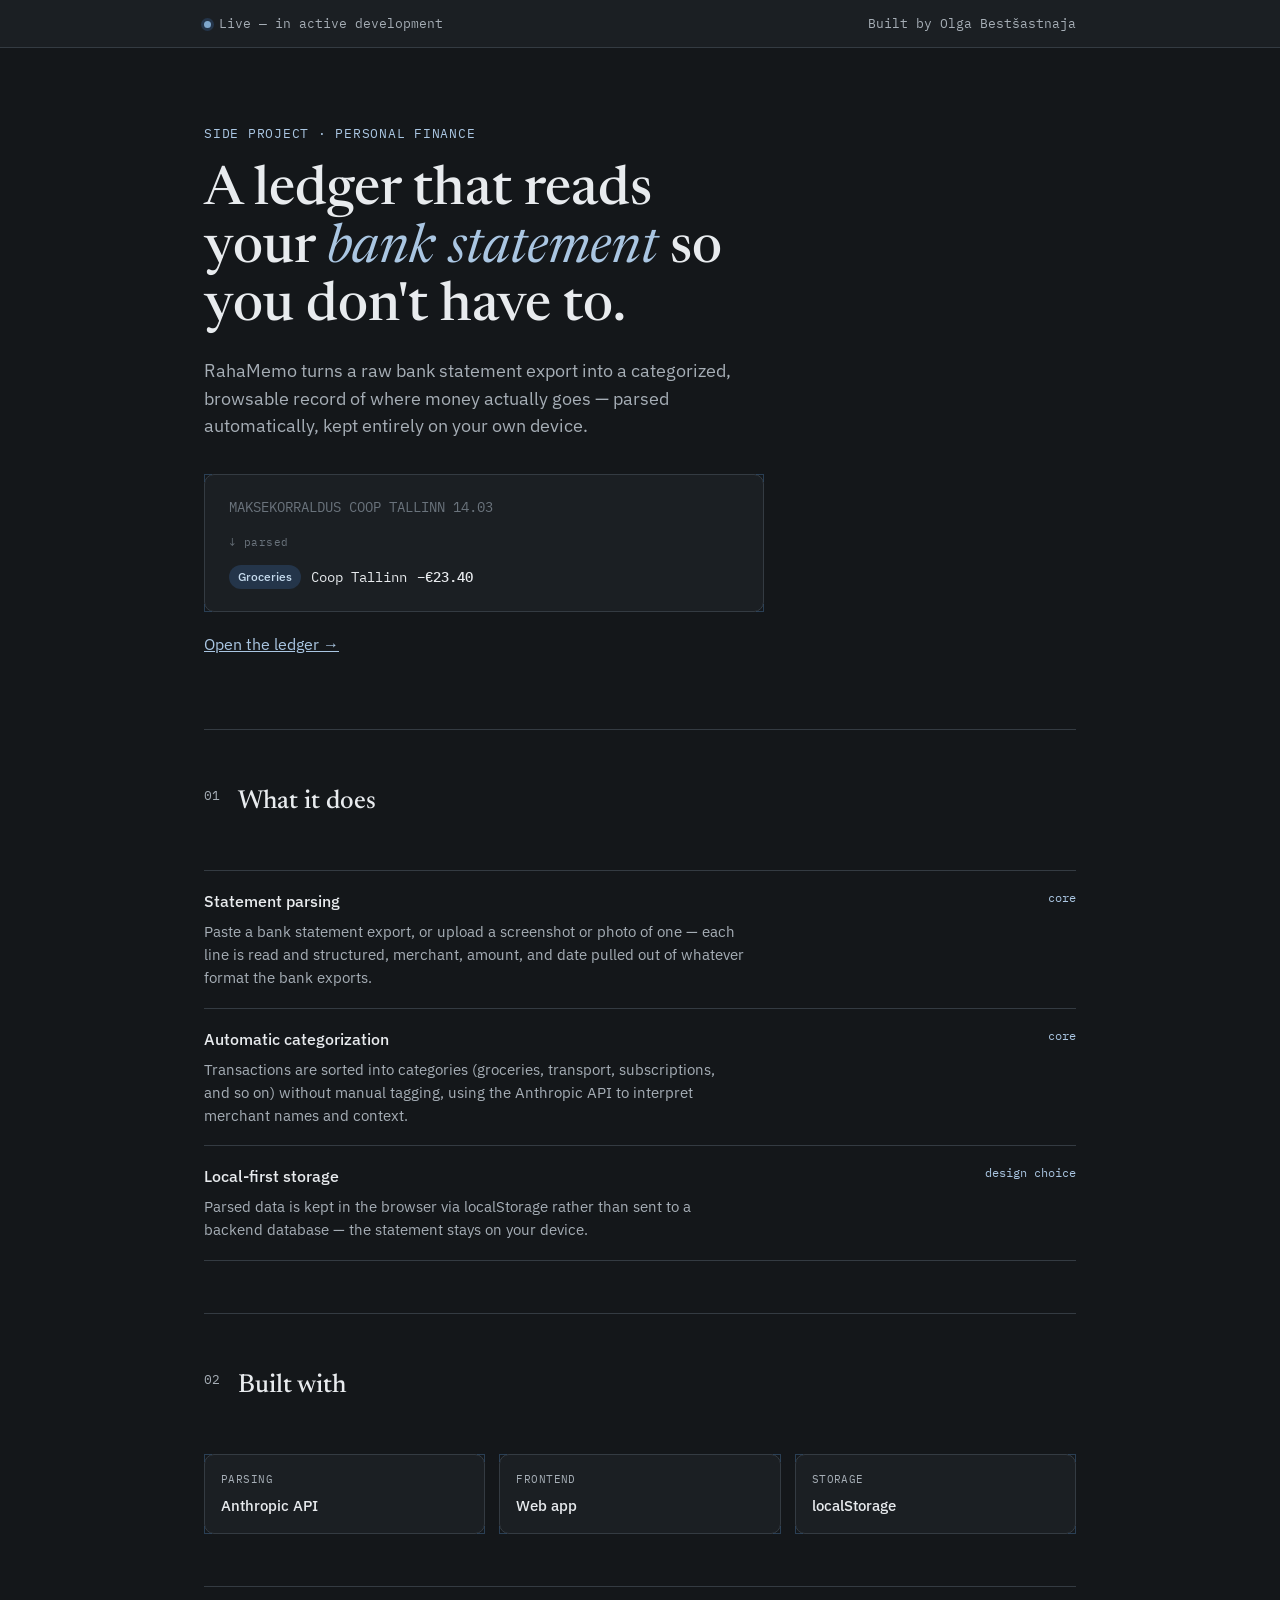
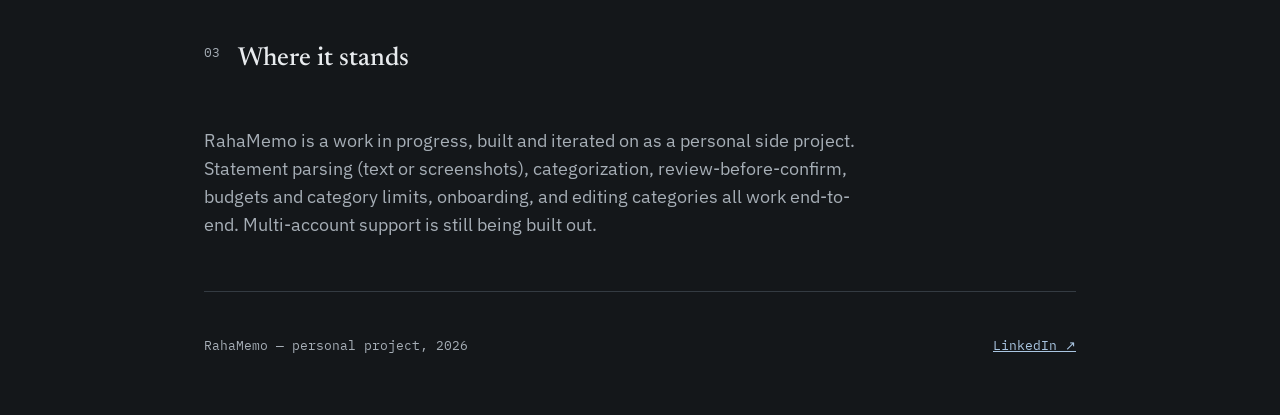
==== commit 3e288202: "Self-host fonts instead of loading from Google Downloads the actual Newsreader/IBM Plex Sans/IBM Ple" ====
--- a/index.html
+++ b/index.html
@@ -3,10 +3,9 @@
 <head>
 <meta charset="UTF-8">
 <meta name="viewport" content="width=device-width, initial-scale=1.0">
-<meta http-equiv="Content-Security-Policy" content="default-src 'self'; script-src 'none'; style-src 'self' 'unsafe-inline' https://fonts.googleapis.com; font-src https://fonts.gstatic.com; img-src 'self'; connect-src 'none'; base-uri 'self'; form-action 'none'; object-src 'none';">
+<meta http-equiv="Content-Security-Policy" content="default-src 'self'; script-src 'none'; style-src 'self' 'unsafe-inline'; font-src 'self'; img-src 'self'; connect-src 'none'; base-uri 'self'; form-action 'none'; object-src 'none';">
 <title>RahaMemo — a personal finance ledger that reads your bank statements</title>
-<link rel="preconnect" href="https://fonts.googleapis.com">
-<link href="https://fonts.googleapis.com/css2?family=Newsreader:ital,opsz,wght@0,6..72,400;0,6..72,500;0,6..72,600;1,6..72,400&family=IBM+Plex+Sans:wght@400;500;600&family=IBM+Plex+Mono:wght@400;500&display=swap" rel="stylesheet">
+<link href="fonts.css" rel="stylesheet">
 <style>
   :root{
     --bg:#14171a;
--- a/fonts.css
+++ b/fonts.css
@@ -0,0 +1,162 @@
+/* latin-ext */
+@font-face {
+  font-family: 'IBM Plex Mono';
+  font-style: normal;
+  font-weight: 400;
+  font-display: swap;
+  src: url(./fonts/ibm-plex-mono-normal-400-latin-ext.woff2) format('woff2');
+  unicode-range: U+0100-02BA, U+02BD-02C5, U+02C7-02CC, U+02CE-02D7, U+02DD-02FF, U+0304, U+0308, U+0329, U+1D00-1DBF, U+1E00-1E9F, U+1EF2-1EFF, U+2020, U+20A0-20AB, U+20AD-20C0, U+2113, U+2C60-2C7F, U+A720-A7FF;
+}
+/* latin */
+@font-face {
+  font-family: 'IBM Plex Mono';
+  font-style: normal;
+  font-weight: 400;
+  font-display: swap;
+  src: url(./fonts/ibm-plex-mono-normal-400-latin.woff2) format('woff2');
+  unicode-range: U+0000-00FF, U+0131, U+0152-0153, U+02BB-02BC, U+02C6, U+02DA, U+02DC, U+0304, U+0308, U+0329, U+2000-206F, U+20AC, U+2122, U+2191, U+2193, U+2212, U+2215, U+FEFF, U+FFFD;
+}
+/* latin-ext */
+@font-face {
+  font-family: 'IBM Plex Mono';
+  font-style: normal;
+  font-weight: 500;
+  font-display: swap;
+  src: url(./fonts/ibm-plex-mono-normal-500-latin-ext.woff2) format('woff2');
+  unicode-range: U+0100-02BA, U+02BD-02C5, U+02C7-02CC, U+02CE-02D7, U+02DD-02FF, U+0304, U+0308, U+0329, U+1D00-1DBF, U+1E00-1E9F, U+1EF2-1EFF, U+2020, U+20A0-20AB, U+20AD-20C0, U+2113, U+2C60-2C7F, U+A720-A7FF;
+}
+/* latin */
+@font-face {
+  font-family: 'IBM Plex Mono';
+  font-style: normal;
+  font-weight: 500;
+  font-display: swap;
+  src: url(./fonts/ibm-plex-mono-normal-500-latin.woff2) format('woff2');
+  unicode-range: U+0000-00FF, U+0131, U+0152-0153, U+02BB-02BC, U+02C6, U+02DA, U+02DC, U+0304, U+0308, U+0329, U+2000-206F, U+20AC, U+2122, U+2191, U+2193, U+2212, U+2215, U+FEFF, U+FFFD;
+}
+/* latin-ext */
+@font-face {
+  font-family: 'IBM Plex Sans';
+  font-style: normal;
+  font-weight: 400;
+  font-display: swap;
+  src: url(./fonts/ibm-plex-sans-normal-400-latin-ext.woff2) format('woff2');
+  unicode-range: U+0100-02BA, U+02BD-02C5, U+02C7-02CC, U+02CE-02D7, U+02DD-02FF, U+0304, U+0308, U+0329, U+1D00-1DBF, U+1E00-1E9F, U+1EF2-1EFF, U+2020, U+20A0-20AB, U+20AD-20C0, U+2113, U+2C60-2C7F, U+A720-A7FF;
+}
+/* latin */
+@font-face {
+  font-family: 'IBM Plex Sans';
+  font-style: normal;
+  font-weight: 400;
+  font-display: swap;
+  src: url(./fonts/ibm-plex-sans-normal-400-latin.woff2) format('woff2');
+  unicode-range: U+0000-00FF, U+0131, U+0152-0153, U+02BB-02BC, U+02C6, U+02DA, U+02DC, U+0304, U+0308, U+0329, U+2000-206F, U+20AC, U+2122, U+2191, U+2193, U+2212, U+2215, U+FEFF, U+FFFD;
+}
+/* latin-ext */
+@font-face {
+  font-family: 'IBM Plex Sans';
+  font-style: normal;
+  font-weight: 500;
+  font-display: swap;
+  src: url(./fonts/ibm-plex-sans-normal-400-latin-ext.woff2) format('woff2');
+  unicode-range: U+0100-02BA, U+02BD-02C5, U+02C7-02CC, U+02CE-02D7, U+02DD-02FF, U+0304, U+0308, U+0329, U+1D00-1DBF, U+1E00-1E9F, U+1EF2-1EFF, U+2020, U+20A0-20AB, U+20AD-20C0, U+2113, U+2C60-2C7F, U+A720-A7FF;
+}
+/* latin */
+@font-face {
+  font-family: 'IBM Plex Sans';
+  font-style: normal;
+  font-weight: 500;
+  font-display: swap;
+  src: url(./fonts/ibm-plex-sans-normal-400-latin.woff2) format('woff2');
+  unicode-range: U+0000-00FF, U+0131, U+0152-0153, U+02BB-02BC, U+02C6, U+02DA, U+02DC, U+0304, U+0308, U+0329, U+2000-206F, U+20AC, U+2122, U+2191, U+2193, U+2212, U+2215, U+FEFF, U+FFFD;
+}
+/* latin-ext */
+@font-face {
+  font-family: 'IBM Plex Sans';
+  font-style: normal;
+  font-weight: 600;
+  font-display: swap;
+  src: url(./fonts/ibm-plex-sans-normal-400-latin-ext.woff2) format('woff2');
+  unicode-range: U+0100-02BA, U+02BD-02C5, U+02C7-02CC, U+02CE-02D7, U+02DD-02FF, U+0304, U+0308, U+0329, U+1D00-1DBF, U+1E00-1E9F, U+1EF2-1EFF, U+2020, U+20A0-20AB, U+20AD-20C0, U+2113, U+2C60-2C7F, U+A720-A7FF;
+}
+/* latin */
+@font-face {
+  font-family: 'IBM Plex Sans';
+  font-style: normal;
+  font-weight: 600;
+  font-display: swap;
+  src: url(./fonts/ibm-plex-sans-normal-400-latin.woff2) format('woff2');
+  unicode-range: U+0000-00FF, U+0131, U+0152-0153, U+02BB-02BC, U+02C6, U+02DA, U+02DC, U+0304, U+0308, U+0329, U+2000-206F, U+20AC, U+2122, U+2191, U+2193, U+2212, U+2215, U+FEFF, U+FFFD;
+}
+/* latin-ext */
+@font-face {
+  font-family: 'Newsreader';
+  font-style: italic;
+  font-weight: 400;
+  font-display: swap;
+  src: url(./fonts/newsreader-italic-400-latin-ext.woff2) format('woff2');
+  unicode-range: U+0100-02BA, U+02BD-02C5, U+02C7-02CC, U+02CE-02D7, U+02DD-02FF, U+0304, U+0308, U+0329, U+1D00-1DBF, U+1E00-1E9F, U+1EF2-1EFF, U+2020, U+20A0-20AB, U+20AD-20C0, U+2113, U+2C60-2C7F, U+A720-A7FF;
+}
+/* latin */
+@font-face {
+  font-family: 'Newsreader';
+  font-style: italic;
+  font-weight: 400;
+  font-display: swap;
+  src: url(./fonts/newsreader-italic-400-latin.woff2) format('woff2');
+  unicode-range: U+0000-00FF, U+0131, U+0152-0153, U+02BB-02BC, U+02C6, U+02DA, U+02DC, U+0304, U+0308, U+0329, U+2000-206F, U+20AC, U+2122, U+2191, U+2193, U+2212, U+2215, U+FEFF, U+FFFD;
+}
+/* latin-ext */
+@font-face {
+  font-family: 'Newsreader';
+  font-style: normal;
+  font-weight: 400;
+  font-display: swap;
+  src: url(./fonts/newsreader-normal-400-latin-ext.woff2) format('woff2');
+  unicode-range: U+0100-02BA, U+02BD-02C5, U+02C7-02CC, U+02CE-02D7, U+02DD-02FF, U+0304, U+0308, U+0329, U+1D00-1DBF, U+1E00-1E9F, U+1EF2-1EFF, U+2020, U+20A0-20AB, U+20AD-20C0, U+2113, U+2C60-2C7F, U+A720-A7FF;
+}
+/* latin */
+@font-face {
+  font-family: 'Newsreader';
+  font-style: normal;
+  font-weight: 400;
+  font-display: swap;
+  src: url(./fonts/newsreader-normal-400-latin.woff2) format('woff2');
+  unicode-range: U+0000-00FF, U+0131, U+0152-0153, U+02BB-02BC, U+02C6, U+02DA, U+02DC, U+0304, U+0308, U+0329, U+2000-206F, U+20AC, U+2122, U+2191, U+2193, U+2212, U+2215, U+FEFF, U+FFFD;
+}
+/* latin-ext */
+@font-face {
+  font-family: 'Newsreader';
+  font-style: normal;
+  font-weight: 500;
+  font-display: swap;
+  src: url(./fonts/newsreader-normal-400-latin-ext.woff2) format('woff2');
+  unicode-range: U+0100-02BA, U+02BD-02C5, U+02C7-02CC, U+02CE-02D7, U+02DD-02FF, U+0304, U+0308, U+0329, U+1D00-1DBF, U+1E00-1E9F, U+1EF2-1EFF, U+2020, U+20A0-20AB, U+20AD-20C0, U+2113, U+2C60-2C7F, U+A720-A7FF;
+}
+/* latin */
+@font-face {
+  font-family: 'Newsreader';
+  font-style: normal;
+  font-weight: 500;
+  font-display: swap;
+  src: url(./fonts/newsreader-normal-400-latin.woff2) format('woff2');
+  unicode-range: U+0000-00FF, U+0131, U+0152-0153, U+02BB-02BC, U+02C6, U+02DA, U+02DC, U+0304, U+0308, U+0329, U+2000-206F, U+20AC, U+2122, U+2191, U+2193, U+2212, U+2215, U+FEFF, U+FFFD;
+}
+/* latin-ext */
+@font-face {
+  font-family: 'Newsreader';
+  font-style: normal;
+  font-weight: 600;
+  font-display: swap;
+  src: url(./fonts/newsreader-normal-400-latin-ext.woff2) format('woff2');
+  unicode-range: U+0100-02BA, U+02BD-02C5, U+02C7-02CC, U+02CE-02D7, U+02DD-02FF, U+0304, U+0308, U+0329, U+1D00-1DBF, U+1E00-1E9F, U+1EF2-1EFF, U+2020, U+20A0-20AB, U+20AD-20C0, U+2113, U+2C60-2C7F, U+A720-A7FF;
+}
+/* latin */
+@font-face {
+  font-family: 'Newsreader';
+  font-style: normal;
+  font-weight: 600;
+  font-display: swap;
+  src: url(./fonts/newsreader-normal-400-latin.woff2) format('woff2');
+  unicode-range: U+0000-00FF, U+0131, U+0152-0153, U+02BB-02BC, U+02C6, U+02DA, U+02DC, U+0304, U+0308, U+0329, U+2000-206F, U+20AC, U+2122, U+2191, U+2193, U+2212, U+2215, U+FEFF, U+FFFD;
+}
